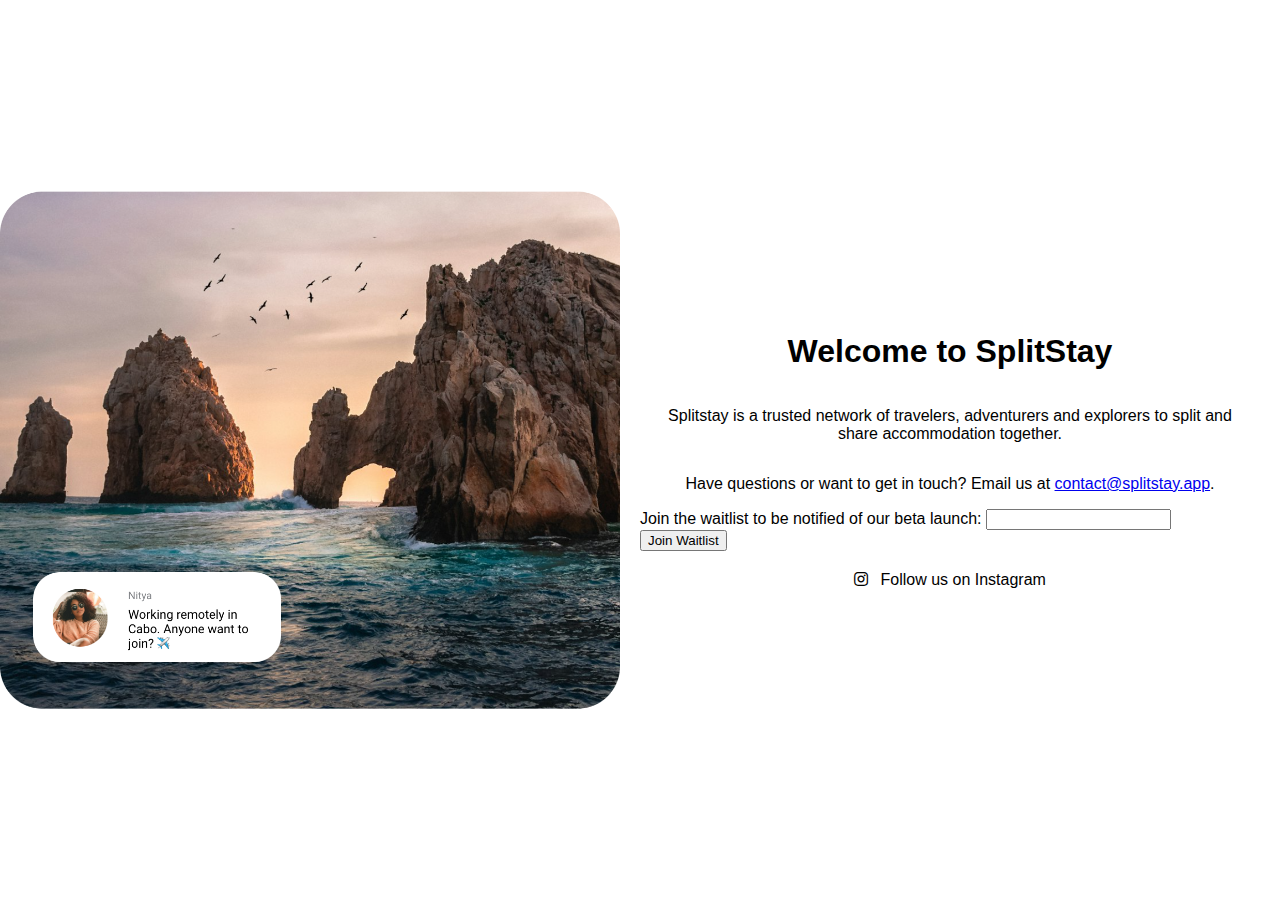
==== public/index.html @ fa683bd0 "hero image src to cabo /cabo_join_me.png" ====
<!DOCTYPE html>
<html lang="en">

<head>
    <meta charset="UTF-8">
    <meta name="viewport" content="width=device-width, initial-scale=1.0">
    <meta name="description" content="SplitStay is a platform that connects trusted travelers for shared lodging experiences.">
    <meta name="keywords" content="travel, trusted travelers, shared travel, travel companion, travel buddy, travel friend, shared lodging, shared accommodation, SplitStay, accommodations">

    <!-- Title Tag -->
    <title>SplitStay: Connecting Trusted Travelers for Shared Accommodation</title>

    <!-- Canonical URL -->
    <link rel="canonical" href="https://splitstay.app">

    <!-- Favicon links 
    <link rel="icon" href="favicon.png" sizes="48x48" type="image/png">
    -->

    <!--Placeholder Favicon links
    <link rel="icon" href="favicon.svg" type="image/svg+xml">
    <link rel="icon" href="favicon.ico" type="image/x-icon">
    -->

    <!--CSS Style -->
    <link rel="stylesheet" href="styles.css">

    <!-- Font Awesome for icons -->
    <link rel="stylesheet" href="https://cdnjs.cloudflare.com/ajax/libs/font-awesome/5.15.3/css/all.min.css">

    <!-- Open Graph Tags -->
    <meta property="og:title" content="SplitStay - Shared Lodging Experiences">
    <meta property="og:description" content="SplitStay connects trusted travelers for shared lodging experiences.">
    <meta property="og:image" content="images/favicon.png">
    <meta property="og:url" content="https://splitstay.app">

    <!-- Twitter Card Tags -->
    <meta name="twitter:card" content="summary_large_image">
    <meta name="twitter:title" content="SplitStay - Shared Lodging Experiences">
    <meta name="twitter:description" content="SplitStay connects trusted travelers for shared lodging experiences.">
    <meta name="twitter:image" content="images/favicon.png">

    <!-- Organization Schema Markup-->
    <script type="application/ld+json">
        {
          "@context": "http://schema.org",
          "@type": "Organization",
          "name": "SplitStay",
          "url": "https://www.splitstay.app",
          "logo": "/images/favicon.png",
          "sameAs": [
            "https://www.instagram.com/splitstay.app"
          ]
        }
    </script>

    <!-- Webpage Schema Markup -->
    <script type="application/ld+json">
        {
            "@context": "http://schema.org",
            "@type": "WebPage",
            "name": "SplitStay - Shared Lodging Experiences",
            "description": "SplitStay connects trusted travelers for shared lodging."
        }
    </script>
    
    <!-- Google tag (gtag.js) -->
    <script async src="https://www.googletagmanager.com/gtag/js?id=G-DWZ0G7CBJZ"></script>
    <script>
    window.dataLayer = window.dataLayer || [];
    function gtag(){dataLayer.push(arguments);}
    gtag('js', new Date());

    gtag('config', 'G-LZVLDZD3R8');
    </script>

    <!-- Facebook Pixel Code -->
    <script>
        !function(f,b,e,v,n,t,s)
        {if(f.fbq)return;n=f.fbq=function(){n.callMethod?
        n.callMethod.apply(n,arguments):n.queue.push(arguments)};
        if(!f._fbq)f._fbq=n;n.push=n;n.loaded=!0;n.version='2.0';
        n.queue=[];t=b.createElement(e);t.async=!0;
        t.src=v;s=b.getElementsByTagName(e)[0];
        s.parentNode.insertBefore(t,s)}(window, document,'script',
        'https://connect.facebook.net/en_US/fbevents.js');
        fbq('init', '772962324710082');
        fbq('track', 'PageView');
    </script>
    <noscript>
        <img height="1" width="1" style="display:none" 
            src="https://www.facebook.com/tr?id={772962324710082}&ev=PageView&noscript=1"/>
    </noscript>
    <!-- End Facebook Pixel Code -->

</head>

<body>

    <div class="container">

        
        <div class="left-panel">
            <img src="/cabo_join_me.png" alt="SplitStay" class="hero-image">
        </div>

        <div class="right-panel">
            <h1>Welcome to SplitStay</h1>

            <p>Splitstay is a trusted network of travelers, adventurers and explorers to split and share accommodation together.</p>
            
            <!-- New paragraph for contact info -->
            <p>Have questions or want to get in touch? Email us at <a href="mailto:contact@splitstay.app">contact@splitstay.app</a>.</p>

            <!-- Waitlist Signup Form -->
            <form id="waitlistForm">
                <label for="email">Join the waitlist to be notified of our beta launch:</label>
                <input type="email" id="email" name="email" required>
                <button type="submit">Join Waitlist</button>
            </form>

            <div id="message"></div>
            
            <!-- Social Media Placeholder -->
            <div class="social-media">
                <a href="https://www.instagram.com/splitstay.app" target="_blank" title="Follow us on Instagram"><i class="fab fa-instagram"></i> Follow us on Instagram
                </a>
            </div>
            
        </div>

    </div>
    <script src="script.js"></script>
</body>
</html>
---- public/styles.css ----
body, html {
    margin: 0;
    padding: 0;
    width: 100%;
    height: 100%;
    font-family: 'Arial', sans-serif;
}

.container {
    display: flex;
    flex-direction: row; /* Default layout for larger screens */
    height: 100vh;
}

.left-panel {
    flex: 1;
    position: relative;
    overflow: hidden; /* Ensures image does not overflow its container */
}

.hero-image {
    position: absolute;
    top: 50%;
    left: 50%;
    transform: translate(-50%, -50%);
    max-width: 100%;
    max-height: 100%;
    width: auto;
    height: auto;
}

.right-panel {
    flex: 1;
    display: flex;
    flex-direction: column;
    justify-content: center;
    align-items: center;
    padding: 20px;
    background-color: #fff;
}

h1, p {
    text-align: center;
    padding: 0 10px; /* Adds padding to text for smaller screens */
}

/* Responsive Design Adjustments */
@media (max-width: 768px) {
    .container {
        flex-direction: column; /* Stack elements vertically on smaller screens */
    }

    .hero-image {
        max-width: 100%;
        max-height: auto;
    }
}

@media (max-width: 480px) {
    h1 {
        font-size: 20px; /* Reduce font size for smaller screens */
    }

    p {
        font-size: 16px;
    }
}
/* Existing styles... */

.social-media a {
    display: inline-block;
    margin-top: 20px;
    color: #000; /* Adjust color based on your design */
    text-decoration: none;
}

.social-media a i {
    margin-right: 8px;
}

a:hover {
    color: #007bff; /* Example hover effect */
}
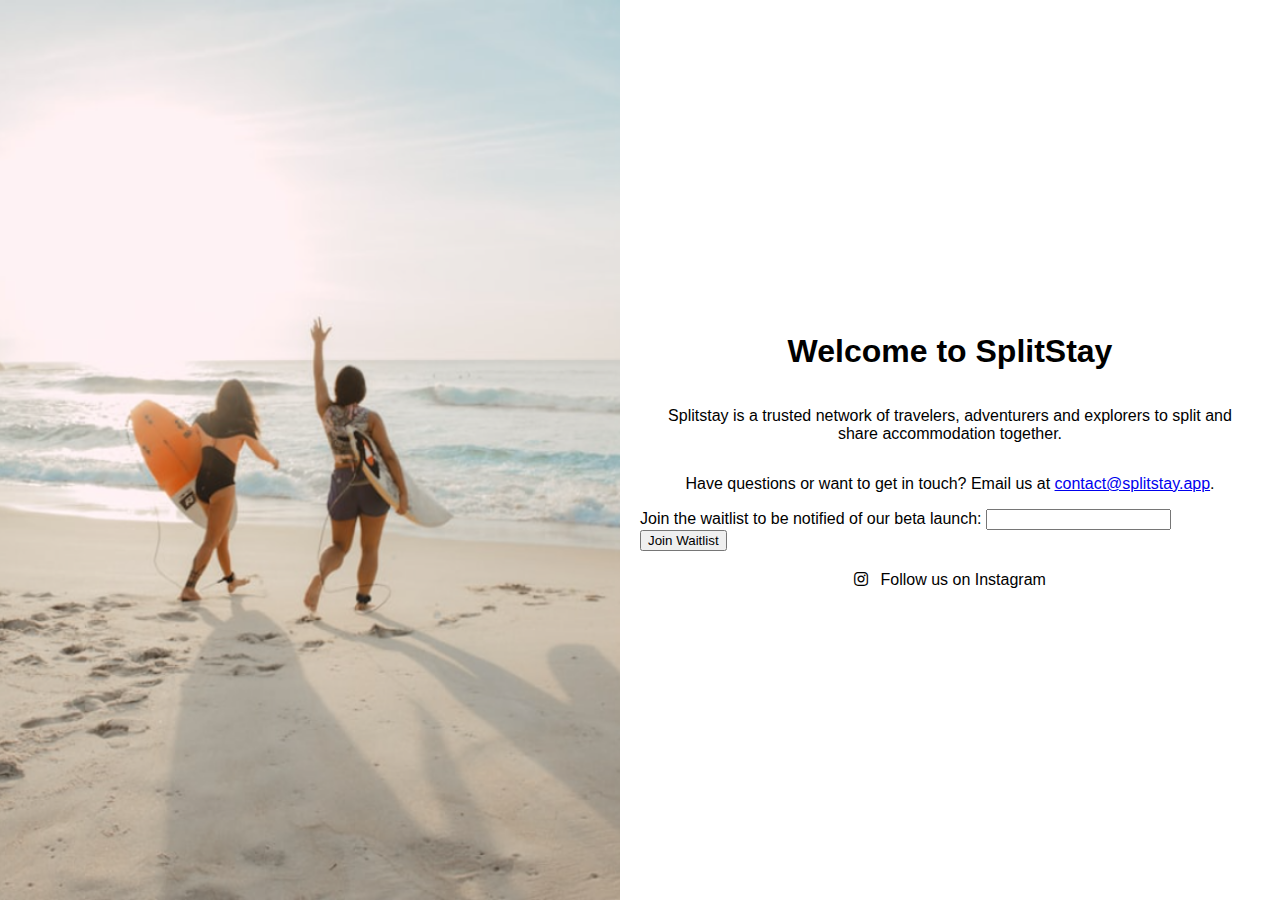
==== commit ffc83d85: "updated image src" ====
--- a/public/index.html
+++ b/public/index.html
@@ -101,7 +101,7 @@
 
         
         <div class="left-panel">
-            <img src="/cabo_join_me.png" alt="SplitStay" class="hero-image">
+            <img src="images/cabo_join_me1.png" alt="SplitStay" class="hero-image">
         </div>
 
         <div class="right-panel">
--- a/public/styles.css
+++ b/public/styles.css
@@ -19,14 +19,9 @@
 }
 
 .hero-image {
-    position: absolute;
-    top: 50%;
-    left: 50%;
-    transform: translate(-50%, -50%);
-    max-width: 100%;
-    max-height: 100%;
-    width: auto;
-    height: auto;
+    width: 100%;
+    height: 100%;
+    object-fit: cover; /* Ensures the image covers the container */
 }
 
 .right-panel {
@@ -49,11 +44,6 @@
     .container {
         flex-direction: column; /* Stack elements vertically on smaller screens */
     }
-
-    .hero-image {
-        max-width: 100%;
-        max-height: auto;
-    }
 }
 
 @media (max-width: 480px) {
@@ -65,7 +55,6 @@
         font-size: 16px;
     }
 }
-/* Existing styles... */
 
 .social-media a {
     display: inline-block;
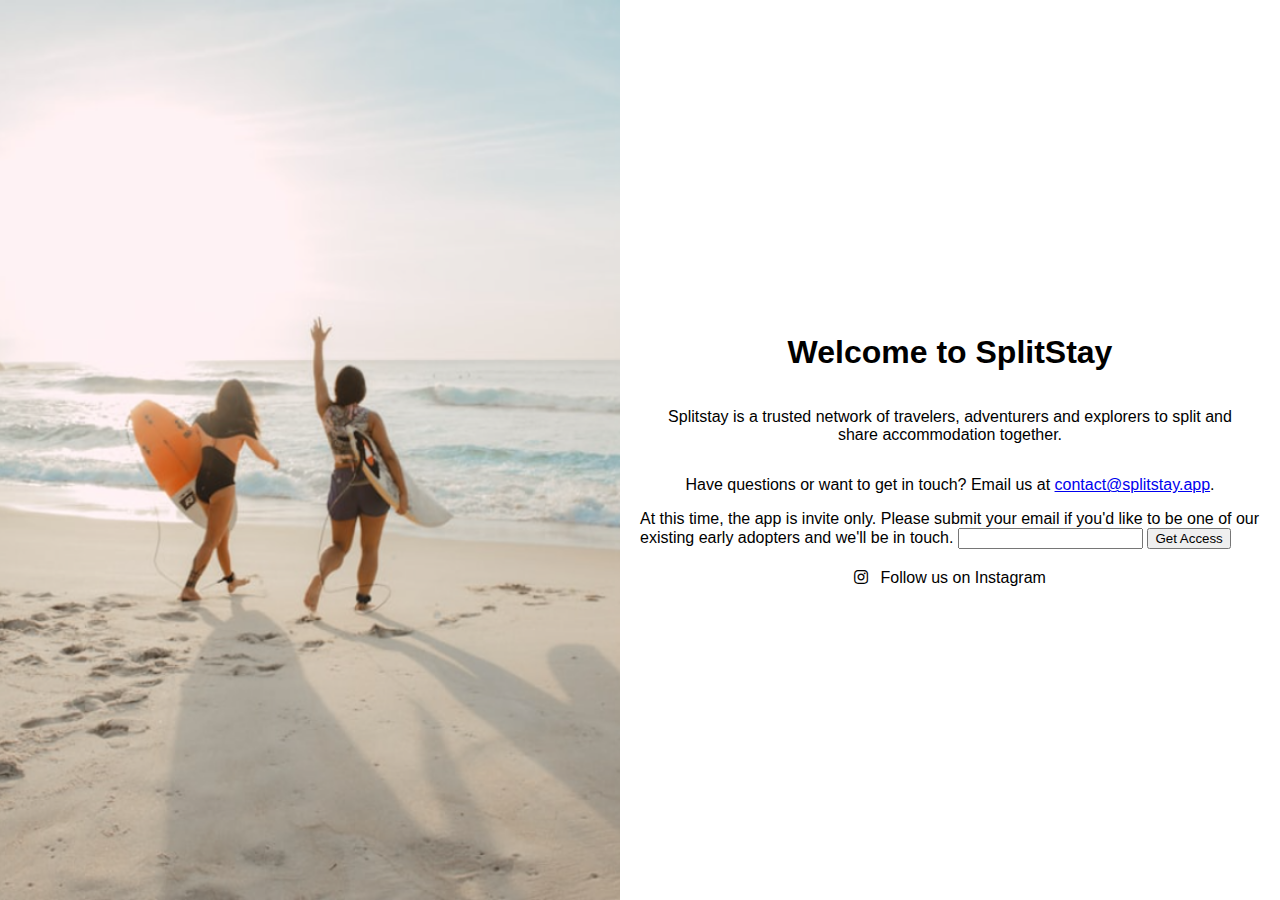
==== commit f8f74247: "Update index.html made changes to early adopters" ====
--- a/public/index.html
+++ b/public/index.html
@@ -114,9 +114,9 @@
 
             <!-- Waitlist Signup Form -->
             <form id="waitlistForm">
-                <label for="email">Join the waitlist to be notified of our beta launch:</label>
+                <label for="email">At this time, the app is invite only. Please submit your email if you'd like to be one of our existing early adopters and we'll be in touch.</label>
                 <input type="email" id="email" name="email" required>
-                <button type="submit">Join Waitlist</button>
+                <button type="submit">Get Access</button>
             </form>
 
             <div id="message"></div>
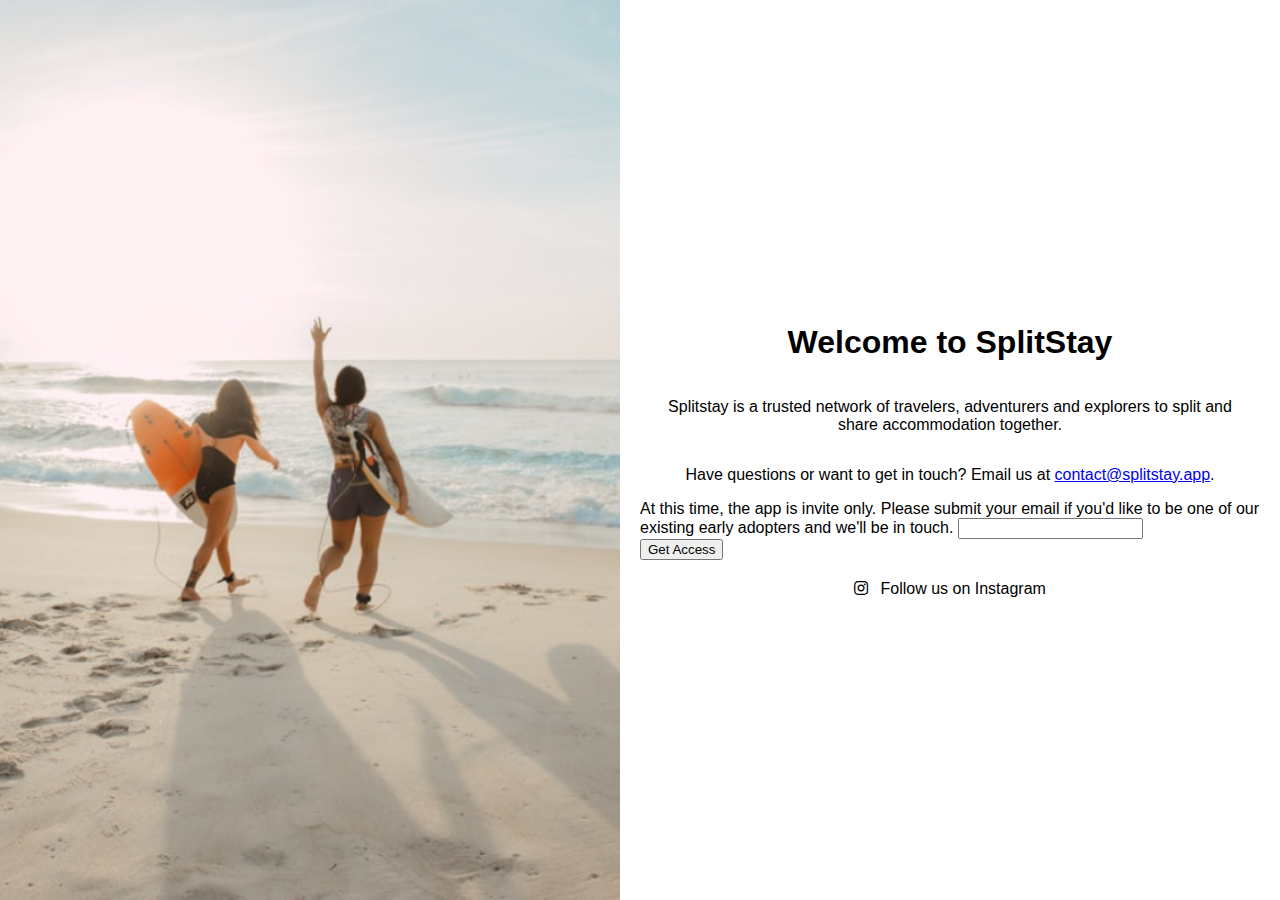
==== commit ec88fd21: "Update index.html added a waitlist break" ====
--- a/public/index.html
+++ b/public/index.html
@@ -111,13 +111,14 @@
             
             <!-- New paragraph for contact info -->
             <p>Have questions or want to get in touch? Email us at <a href="mailto:contact@splitstay.app">contact@splitstay.app</a>.</p>
-
+            
             <!-- Waitlist Signup Form -->
             <form id="waitlistForm">
                 <label for="email">At this time, the app is invite only. Please submit your email if you'd like to be one of our existing early adopters and we'll be in touch.</label>
                 <input type="email" id="email" name="email" required>
+                <br> <!-- Added line break here -->
                 <button type="submit">Get Access</button>
-            </form>
+            </form>            
 
             <div id="message"></div>
             
--- a/public/styles.css
+++ b/public/styles.css
@@ -4,6 +4,7 @@
     width: 100%;
     height: 100%;
     font-family: 'Arial', sans-serif;
+    box-sizing: border-box; /* Add this to include padding and border in the element's total width and height */
 }
 
 .container {
@@ -54,6 +55,14 @@
     p {
         font-size: 16px;
     }
+
+    .right-panel {
+        padding: 10px; /* Adjust padding for smaller screens */
+    }
+
+    .hero-image {
+        height: auto; /* Adjust image height for smaller screens */
+    }
 }
 
 .social-media a {
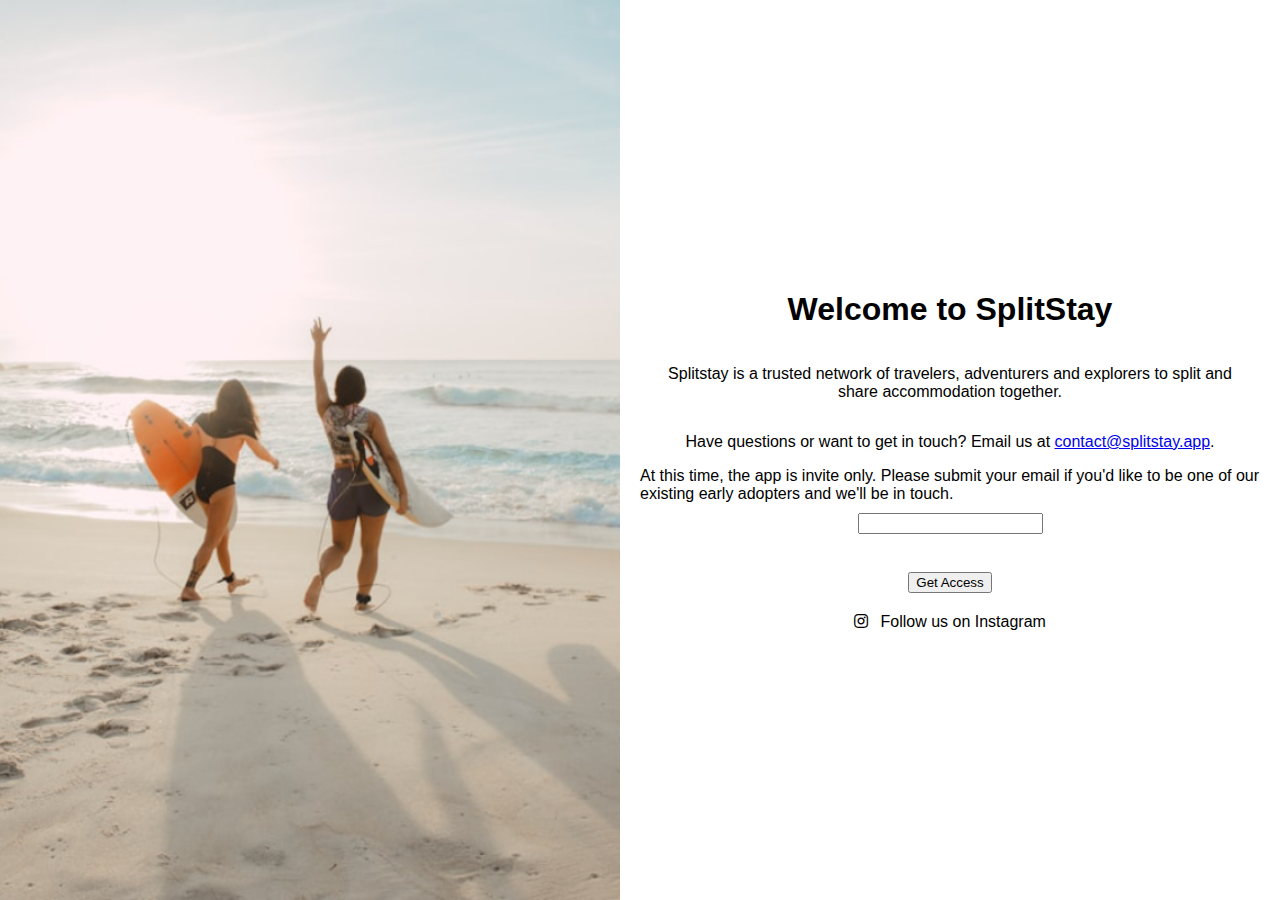
==== commit 0bffa698: "Update index.html updated google tag" ====
--- a/public/index.html
+++ b/public/index.html
@@ -64,14 +64,14 @@
         }
     </script>
     
-    <!-- Google tag (gtag.js) -->
-    <script async src="https://www.googletagmanager.com/gtag/js?id=G-DWZ0G7CBJZ"></script>
+   <!-- Google tag (gtag.js) -->
+    <script async src="https://www.googletagmanager.com/gtag/js?id=G-LZVLDZD3R8"></script>
     <script>
-    window.dataLayer = window.dataLayer || [];
-    function gtag(){dataLayer.push(arguments);}
-    gtag('js', new Date());
-
-    gtag('config', 'G-LZVLDZD3R8');
+      window.dataLayer = window.dataLayer || [];
+      function gtag(){dataLayer.push(arguments);}
+      gtag('js', new Date());
+    
+      gtag('config', 'G-LZVLDZD3R8');
     </script>
 
     <!-- Facebook Pixel Code -->
--- a/public/styles.css
+++ b/public/styles.css
@@ -40,6 +40,13 @@
     padding: 0 10px; /* Adds padding to text for smaller screens */
 }
 
+form {
+    display: flex;
+    flex-direction: column;
+    align-items: center;
+    gap: 10px; /* Adds spacing between form elements */
+}
+
 /* Responsive Design Adjustments */
 @media (max-width: 768px) {
     .container {
